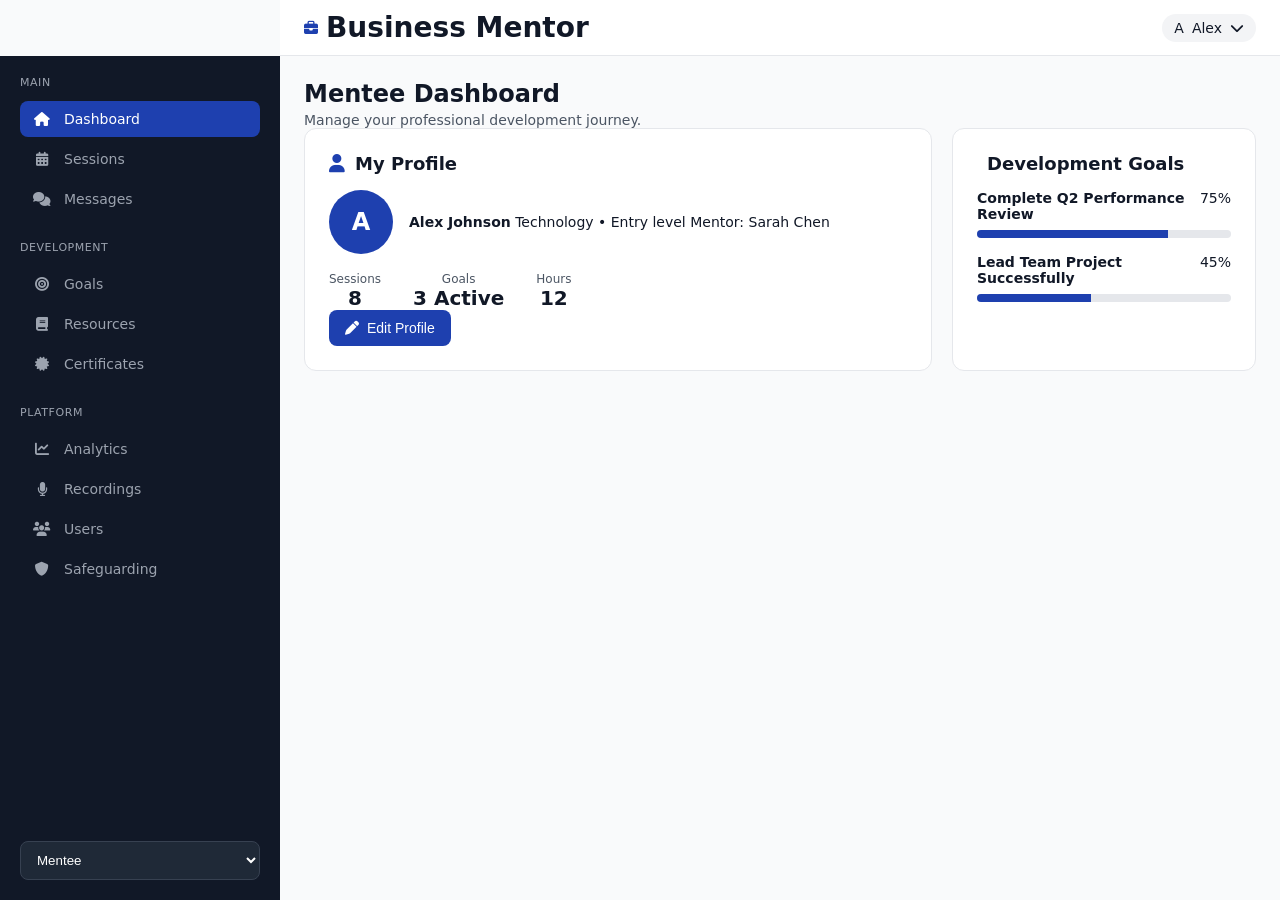
==== index.html @ 6dadcd10 "Business Mentorship Files Upload" ====
<!DOCTYPE html>
<html lang="en">
<head>
    <meta charset="UTF-8">
    <meta name="viewport" content="width=device-width, initial-scale=1.0">
    <title>Business Mentor - Professional Mentorship Platform</title>
    <link rel="stylesheet" href="https://cdnjs.cloudflare.com/ajax/libs/font-awesome/6.5.1/css/all.min.css">
    <link rel="stylesheet" href="style.css">
</head>
<body>
    <div class="app-shell">
        <!-- Header -->
        <header class="app-header">
            <div class="header-brand">
                <i class="fa-solid fa-briefcase"></i>
                <h1>Business Mentor</h1>
            </div>
            <div class="header-controls">
                <div class="user-chip" onclick="toggleUserMenu()">
                    <span class="user-avatar" id="headerAvatar">?</span>
                    <span id="headerName">Guest</span>
                    <i class="fa-solid fa-chevron-down"></i>
                </div>
                <div class="user-menu" id="userMenu">
                    <a href="#" onclick="openProfileModal()"><i class="fa-solid fa-user-gear"></i> Profile Settings</a>
                    <a href="login.html"><i class="fa-solid fa-right-to-bracket"></i> Switch User</a>
                </div>
            </div>
        </header>

        <!-- Sidebar -->
        <aside class="app-sidebar" id="sidebar">
            <nav class="sidebar-nav">
                <div class="nav-section">
                    <span class="nav-label">Main</span>
                    <a class="nav-link active" data-tab="overview" onclick="switchTab('overview')">
                        <i class="fa-solid fa-home"></i><span>Dashboard</span>
                    </a>
                    <a class="nav-link" data-tab="sessions" onclick="switchTab('sessions')">
                        <i class="fa-solid fa-calendar-days"></i><span>Sessions</span>
                    </a>
                    <a class="nav-link" data-tab="chat" onclick="switchTab('chat')">
                        <i class="fa-solid fa-comments"></i><span>Messages</span>
                    </a>
                </div>

                <div class="nav-section">
                    <span class="nav-label">Development</span>
                    <a class="nav-link" data-tab="goals" onclick="switchTab('goals')">
                        <i class="fa-solid fa-bullseye"></i><span>Goals</span>
                    </a>
                    <a class="nav-link" data-tab="resources" onclick="switchTab('resources')">
                        <i class="fa-solid fa-book"></i><span>Resources</span>
                    </a>
                    <a class="nav-link" data-tab="certificates" onclick="switchTab('certificates')">
                        <i class="fa-solid fa-certificate"></i><span>Certificates</span>
                    </a>
                </div>

                <div class="nav-section">
                    <span class="nav-label">Platform</span>
                    <a class="nav-link" data-tab="analytics" onclick="switchTab('analytics')">
                        <i class="fa-solid fa-chart-line"></i><span>Analytics</span>
                    </a>
                    <a class="nav-link" data-tab="recordings" onclick="switchTab('recordings')">
                        <i class="fa-solid fa-microphone"></i><span>Recordings</span>
                    </a>
                    <a class="nav-link" data-tab="users" onclick="switchTab('users')">
                        <i class="fa-solid fa-users"></i><span>Users</span>
                    </a>
                    <a class="nav-link" data-tab="safeguarding" onclick="switchTab('safeguarding')">
                        <i class="fa-solid fa-shield"></i><span>Safeguarding</span>
                    </a>
                </div>
            </nav>

            <div class="sidebar-footer">
                <select class="role-switcher" id="roleSwitcher" onchange="switchRole(this.value)">
                    <option value="mentee">Mentee</option>
                    <option value="mentor">Mentor</option>
                    <option value="admin">Admin</option>
                    <option value="wellbeing">Wellbeing</option>
                    <option value="supervisor">Supervisor</option>
                </select>
            </div>
        </aside>

        <!-- Main Content -->
        <main class="app-main">
            <div class="main-header">
                <h2 id="pageTitle">Mentee Dashboard</h2>
                <p id="pageDesc">Manage your professional development journey.</p>
            </div>

            <!-- Overview Panel -->
            <section id="panel-overview" class="tab-panel active">
                <div class="dashboard-grid" id="overviewGrid"></div>
            </section>

            <!-- Sessions Panel -->
            <section id="panel-sessions" class="tab-panel">
                <div class="content-card">
                    <h3 class="card-title"><i class="fa-solid fa-calendar-days"></i> Session Management</h3>
                    <p class="card-text">Manage your mentoring sessions and availability.</p>
                    <div id="sessionActions" class="actions-area" style="margin-bottom: 16px; display: flex; gap: 12px;">
                        <button class="btn btn-primary btn-sm" onclick="openNewSessionModal()"><i class="fa-solid fa-plus"></i> New Session</button>
                        <button class="btn btn-secondary btn-sm" onclick="alert('Syncing calendar...')"><i class="fa-solid fa-sync"></i> Sync Calendar</button>
                    </div>
                    
                    <table class="session-table" style="width: 100%; border-collapse: collapse;">
                        <thead>
                            <tr style="border-bottom: 2px solid var(--color-gray-200);">
                                <th style="text-align: left; padding: 8px;">Session</th>
                                <th style="text-align: left; padding: 8px;">Type</th>
                                <th style="text-align: left; padding: 8px;">Date/Time</th>
                                <th style="text-align: left; padding: 8px;">Status</th>
                                <th style="text-align: center; padding: 8px;">Actions</th>
                            </tr>
                        </thead>
                        <tbody id="sessionsList"></tbody>
                    </table>
                </div>
            </section>

            <!-- Chat Panel -->
            <section id="panel-chat" class="tab-panel">
                <div class="content-card chat-card">
                    <div class="chat-header" style="display: flex; justify-content: space-between; margin-bottom: 16px;">
                        <h3 class="card-title" style="margin: 0;"><i class="fa-solid fa-comments"></i> Secure Messages</h3>
                        <button class="btn btn-primary btn-sm" onclick="openGroupChat()"><i class="fa-solid fa-users"></i> New Group Chat</button>
                    </div>
                    <div class="chat-conversations" style="display: flex; gap: 12px; margin-bottom: 16px;">
                        <div class="content-card" style="flex: 1; max-width: 200px; padding: 12px; cursor: pointer;" onclick="selectConversation('Sarah Chen')">
                            <strong>Sarah Chen</strong>
                            <span class="badge badge-success" style="font-size: 10px;">Mentor</span>
                        </div>
                        <div class="content-card" style="flex: 1; max-width: 200px; padding: 12px; cursor: pointer;" onclick="selectConversation('Alex Morgan')">
                            <strong>Alex Morgan</strong>
                            <span class="badge badge-warning" style="font-size: 10px;">Mentee</span>
                        </div>
                    </div>
                    <div class="chat-messages" id="chatBox">
                        <div class="chat-empty">
                            <i class="fa-solid fa-shield"></i>
                            <p>Secure messaging enabled. External contacts are automatically redacted.</p>
                        </div>
                    </div>
                    <div class="chat-compose">
                        <input type="text" id="chatInput" placeholder="Type a message...">
                        <button class="btn btn-primary" id="sendChatBtn"><i class="fa-solid fa-paper-plane"></i></button>
                    </div>
                </div>
            </section>

            <!-- Goals Panel -->
            <section id="panel-goals" class="tab-panel">
                <div class="dashboard-grid">
                    <div class="content-card">
                        <h3 class="card-title"><i class="fa-solid fa-bullseye"></i> Goal Setting</h3>
                        <div id="goalInterface">
                            <div class="form-group">
                                <input type="text" id="newGoal" placeholder="Add a new goal...">
                                <button class="btn btn-primary btn-sm" onclick="addGoal()">Add Goal</button>
                            </div>
                        </div>
                    </div>
                    <div class="content-card">
                        <h3 class="card-title"><i class="fa-solid fa-chart-line"></i> Progress Tracking</h3>
                        <div id="performanceInterface">
                            <div class="progress-bar" style="margin-bottom: 12px;">
                                <div class="progress-fill" style="width: 68%"></div>
                            </div>
                            <span>Overall Completion: <strong>68%</strong></span>
                        </div>
                    </div>
                </div>
            </section>

            <!-- Resources Panel -->
            <section id="panel-resources" class="tab-panel">
                <div class="content-card">
                    <h3 class="card-title"><i class="fa-solid fa-book"></i> Learning Resources</h3>
                    <div id="resourceActions" style="margin-bottom: 16px; display: flex; gap: 12px;">
                        <button class="btn btn-primary btn-sm" onclick="uploadResource()"><i class="fa-solid fa-upload"></i> Upload Resource</button>
                        <input type="file" id="resourceFile" accept=".pdf,.doc,.docx,.txt" style="display: none;" onchange="handleResourceUpload(event)">
                    </div>
                    <div class="list-container" id="resourcesList"></div>
                </div>
            </section>

            <!-- Certificates Panel -->
            <section id="panel-certificates" class="tab-panel">
                <div class="content-card">
                    <h3 class="card-title"><i class="fa-solid fa-certificate"></i> Certificate Management</h3>
                    <div id="certActions" style="margin-bottom: 16px; display: flex; gap: 12px;">
                        <button class="btn btn-primary btn-sm" onclick="generateCertificate()"><i class="fa-solid fa-plus"></i> Generate Certificate</button>
                    </div>
                    <div class="list-container" id="certificatesList"></div>
                </div>
            </section>

            <!-- Recordings Panel -->
            <section id="panel-recordings" class="tab-panel">
                <div class="content-card">
                    <h3 class="card-title"><i class="fa-solid fa-microphone"></i> Audio Recordings</h3>
                    <div class="list-container" id="recordingsList"></div>
                </div>
            </section>

            <!-- Analytics Panel -->
            <section id="panel-analytics" class="tab-panel">
                <div class="dashboard-grid" id="analyticsGrid">
                    <div class="content-card">
                        <h3 class="card-title"><i class="fa-solid fa-chart-pie"></i> Performance Overview</h3>
                        <div class="stats-grid">
                            <div class="stat-item"><strong>89%</strong><span>Completion</span></div>
                            <div class="stat-item"><strong>42</strong><span>Sessions</span></div>
                            <div class="stat-item"><strong>12</strong><span>Hours</span></div>
                            <div class="stat-item"><strong>3</strong><span>Goals</span></div>
                        </div>
                    </div>
                    <div class="content-card">
                        <h3 class="card-title"><i class="fa-solid fa-chart-column"></i> Session Analytics</h3>
                        <div class="chart-area" id="sessionChart"></div>
                        <button class="btn btn-primary btn-block" onclick="alert('Exporting report...')">
                            <i class="fa-solid fa-download"></i> Export Report
                        </button>
                    </div>
                </div>
            </section>

            <!-- Users Panel -->
            <section id="panel-users" class="tab-panel">
                <div class="content-card">
                    <h3 class="card-title"><i class="fa-solid fa-users"></i> User Management</h3>
                    <div class="filter-bar">
                        <input type="text" placeholder="Search users..." id="userSearch">
                        <select id="userFilter">
                            <option>All Roles</option>
                            <option>Mentees</option>
                            <option>Mentors</option>
                        </select>
                    </div>
                    <div class="list-container" id="usersList"></div>
                </div>
            </section>

            <!-- Safeguarding Panel -->
            <section id="panel-safeguarding" class="tab-panel">
                <div class="content-card safeguarding-card">
                    <h3 class="card-title"><i class="fa-solid fa-shield"></i> Safeguarding Report</h3>
                    <p class="card-text">Submit concerns - immediate DSL notification triggered.</p>
                    <textarea id="safeguardingText" placeholder="Describe the concern in detail..."></textarea>
                    <button class="btn btn-danger" onclick="submitSafeguardingReport()">
                        <i class="fa-solid fa-paper-plane"></i> Submit Report
                    </button>
                </div>
                <div class="content-card" id="dslLogsCard" style="display: none;">
                    <h3 class="card-title alert"><i class="fa-solid fa-file-alt"></i> Audit Logs</h3>
                    <div class="list-container" id="dslAuditLogs"></div>
                </div>
            </section>
        </main>
    </div>

    <!-- Profile Modal -->
    <div id="profileModal" class="modal" onclick="if(event.target===this) closeProfileModal()">
        <div class="modal-box">
            <div class="modal-header">
                <h3><i class="fa-solid fa-user-gear"></i> Profile Settings</h3>
                <button class="modal-close" onclick="closeProfileModal()">&times;</button>
            </div>
            <form id="profileForm">
                <div class="avatar-editor">
                    <div class="avatar-preview" id="avatarPreview">?</div>
                    <label class="avatar-upload">
                        <i class="fa-solid fa-camera"></i> Change Photo
                        <input type="file" accept="image/*" onchange="previewAvatar(event)">
                    </label>
                </div>
                <div class="form-grid">
                    <div class="form-field">
                        <label>Full Name</label>
                        <input type="text" id="profileName" required>
                    </div>
                    <div class="form-field">
                        <label>Email Address</label>
                        <input type="email" id="profileEmail" required>
                    </div>
                    <div class="form-field">
                        <label>Phone Number</label>
                        <input type="tel" id="profilePhone" placeholder="+1 (555) 123-4567">
                    </div>
                    <div class="form-field">
                        <label>Industry</label>
                        <select id="profileIndustry">
                            <option>Technology</option>
                            <option>Marketing</option>
                            <option>Finance</option>
                            <option>Healthcare</option>
                            <option>Operations</option>
                        </select>
                    </div>
                </div>
                <div class="form-section">
                    <label>Notification Preferences</label>
                    <div class="checkbox-list">
                        <label><input type="checkbox" id="notifyInApp"> In-app</label>
                        <label><input type="checkbox" id="notifyEmail"> Email</label>
                        <label><input type="checkbox" id="notifySms"> SMS</label>
                    </div>
                </div>
                <div class="modal-actions">
                    <button type="button" class="btn btn-secondary" onclick="closeProfileModal()">Cancel</button>
                    <button type="submit" class="btn btn-primary">Save Changes</button>
                </div>
            </form>
        </div>
    </div>

    <script src="app.js"></script>
</body>
</html>
---- style.css ----
﻿/* Business Mentor - Professional Business Mentorship Platform */

:root {
    --color-primary: #1e40af;
    --color-primary-dark: #1e3a8a;
    --color-success: #059669;
    --color-danger: #dc2626;
    --color-warning: #d97706;
    --color-gray-50: #f9fafb;
    --color-gray-100: #f3f4f6;
    --color-gray-200: #e5e7eb;
    --color-gray-300: #d1d5db;
    --color-gray-400: #9ca3af;
    --color-gray-600: #4b5563;
    --color-gray-800: #1f2937;
    --color-gray-900: #111827;
    --radius: 8px;
    --radius-lg: 12px;
    --shadow-sm: 0 1px 2px 0 rgb(0 0 0 / 0.05);
    --shadow-md: 0 4px 6px -1px rgb(0 0 0 / 0.1), 0 2px 4px -2px rgb(0 0 0 / 0.1);
    --shadow-lg: 0 10px 15px -3px rgb(0 0 0 / 0.1), 0 4px 6px -4px rgb(0 0 0 / 0.1);
}

* {
    box-sizing: border-box;
}

body {
    margin: 0;
    font-family: Inter, system-ui, -apple-system, BlinkMacSystemFont, "Segoe UI", Roboto, sans-serif;
    background: var(--color-gray-50);
    color: var(--color-gray-900);
    font-size: 14px;
}

a {
    color: inherit;
    text-decoration: none;
}

/* Header */
.app-header {
    position: fixed;
    top: 0;
    left: 280px;
    right: 0;
    height: 56px;
    background: white;
    border-bottom: 1px solid var(--color-gray-200);
    display: flex;
    justify-content: space-between;
    align-items: center;
    padding: 0 24px;
    z-index: 100;
}

.header-brand {
    display: flex;
    align-items: center;
    gap: 8px;
    font-weight: 600;
}

.header-brand i {
    color: var(--color-primary);
}

.header-controls {
    position: relative;
}

.user-chip {
    display: flex;
    align-items: center;
    gap: 8px;
    padding: 6px 12px;
    background: var(--color-gray-100);
    border-radius: 999px;
    cursor: pointer;
}

.user-menu {
    position: absolute;
    top: 120%;
    right: 0;
    background: white;
    border: 1px solid var(--color-gray-200);
    border-radius: var(--radius);
    box-shadow: var(--shadow-lg);
    min-width: 180px;
    display: none;
    z-index: 10;
}

.user-menu a {
    display: flex;
    align-items: center;
    gap: 8px;
    padding: 10px 16px;
}

.user-menu a:hover {
    background: var(--color-gray-50);
}

/* App Shell */
.app-shell {
    display: flex;
    min-height: 100vh;
    padding-top: 56px;
}

/* Sidebar */
.app-sidebar {
    position: fixed;
    top: 56px;
    left: 0;
    width: 280px;
    bottom: 0;
    background: var(--color-gray-900);
    color: white;
    padding: 20px;
    display: flex;
    flex-direction: column;
    gap: 24px;
    overflow-y: auto;
}

.sidebar-nav {
    flex: 1;
}

.nav-section {
    margin-bottom: 24px;
}

.nav-label {
    font-size: 11px;
    text-transform: uppercase;
    letter-spacing: 0.05em;
    color: var(--color-gray-400);
    margin-bottom: 12px;
    display: block;
}

.nav-link {
    display: flex;
    align-items: center;
    gap: 12px;
    padding: 10px 12px;
    border-radius: var(--radius);
    color: var(--color-gray-400);
    cursor: pointer;
    margin-bottom: 4px;
}

.nav-link:hover,
.nav-link.active {
    background: var(--color-primary);
    color: white;
}

.nav-link i {
    width: 20px;
    text-align: center;
}

.sidebar-footer {
    margin-top: auto;
}

.role-switcher {
    width: 100%;
    padding: 10px 12px;
    border-radius: var(--radius);
    border: 1px solid #374151;
    background: var(--color-gray-800);
    color: white;
    cursor: pointer;
}

/* Main Content */
.app-main {
    flex: 1;
    margin-left: 280px;
    padding: 24px;
}

.main-header h2 {
    margin: 0 0 4px;
    font-size: 24px;
}

.main-header p {
    margin: 0;
    color: var(--color-gray-600);
}

.tab-panel {
    display: none;
}

.tab-panel.active {
    display: block;
}

.content-card {
    background: white;
    border-radius: var(--radius-lg);
    padding: 24px;
    border: 1px solid var(--color-gray-200);
    margin-bottom: 24px;
}

.card-title {
    display: flex;
    align-items: center;
    gap: 10px;
    margin: 0 0 16px;
    font-size: 18px;
    font-weight: 600;
}

.card-title i {
    color: var(--color-primary);
}

.card-text {
    color: var(--color-gray-600);
    margin-bottom: 16px;
}

.dashboard-grid {
    display: grid;
    grid-template-columns: repeat(auto-fit, minmax(280px, 1fr));
    gap: 20px;
}

/* Profile Overview */
.profile-card {
    grid-column: span 2;
}

.profile-head {
    display: flex;
    align-items: center;
    gap: 16px;
    margin-bottom: 16px;
}

.profile-avatar {
    width: 64px;
    height: 64px;
    background: var(--color-primary);
    border-radius: 50%;
    display: flex;
    align-items: center;
    justify-content: center;
    font-size: 24px;
    font-weight: 600;
    color: white;
}

.profile-stats {
    display: flex;
    gap: 32px;
}

.profile-stats div {
    text-align: center;
}

.profile-stats div span {
    font-size: 12px;
    color: var(--color-gray-600);
}

.profile-stats div strong {
    display: block;
    font-size: 20px;
}

/* Stats */
.stats-grid {
    display: grid;
    grid-template-columns: repeat(4, 1fr);
    gap: 12px;
}

.stat-item {
    background: var(--color-gray-50);
    padding: 16px;
    border-radius: var(--radius);
    text-align: center;
}

.stat-item strong {
    display: block;
    font-size: 24px;
    font-weight: 600;
}

.stat-item span {
    font-size: 11px;
    color: var(--color-gray-600);
    text-transform: uppercase;
}

/* Buttons */
.btn {
    display: inline-flex;
    align-items: center;
    justify-content: center;
    gap: 8px;
    padding: 10px 16px;
    border-radius: var(--radius);
    border: none;
    font-weight: 500;
    cursor: pointer;
    font-size: 14px;
}

.btn:hover {
    opacity: 0.9;
}

.btn-primary {
    background: var(--color-primary);
    color: white;
}

.btn-secondary {
    background: var(--color-gray-200);
    color: var(--color-gray-800);
}

.btn-success {
    background: var(--color-success);
    color: white;
}

.btn-danger {
    background: var(--color-danger);
    color: white;
}

.btn-block {
    width: 100%;
}

.btn-sm {
    padding: 6px 12px;
    font-size: 13px;
}

/* Lists */
.list-container {
    margin-top: 16px;
}

.list-item {
    display: flex;
    justify-content: space-between;
    align-items: center;
    padding: 12px 0;
    border-bottom: 1px solid var(--color-gray-200);
}

.list-item:last-child {
    border-bottom: none;
}

.list-item div strong {
    display: block;
}

.list-item div span {
    font-size: 13px;
    color: var(--color-gray-600);
}

/* Forms */
.form-grid {
    display: grid;
    grid-template-columns: 1fr 1fr;
    gap: 16px;
}

.form-field {
    display: flex;
    flex-direction: column;
    gap: 6px;
}

.form-field label {
    font-size: 13px;
    font-weight: 500;
}

.form-field input,
.form-field select,
.form-field textarea {
    padding: 10px 12px;
    border: 1px solid var(--color-gray-300);
    border-radius: var(--radius);
    font-size: 14px;
}

.form-section {
    margin: 20px 0;
}

.checkbox-list {
    display: flex;
    flex-direction: column;
    gap: 8px;
    margin-top: 8px;
}

.checkbox-list label {
    display: flex;
    align-items: center;
    gap: 8px;
    font-size: 14px;
}

.filter-bar {
    display: flex;
    gap: 12px;
    margin-bottom: 16px;
}

.filter-bar input {
    flex: 1;
    padding: 10px 12px;
    border: 1px solid var(--color-gray-300);
    border-radius: var(--radius);
}

.filter-bar select {
    padding: 10px 12px;
    border: 1px solid var(--color-gray-300);
    border-radius: var(--radius);
}

/* Chat */
.chat-card {
    display: flex;
    flex-direction: column;
    height: 500px;
}

.chat-messages {
    flex: 1;
    background: var(--color-gray-50);
    border-radius: var(--radius);
    padding: 16px;
    margin-bottom: 16px;
    overflow-y: auto;
}

.chat-empty {
    display: flex;
    flex-direction: column;
    align-items: center;
    justify-content: center;
    height: 100%;
    color: var(--color-gray-600);
}

.chat-compose {
    display: flex;
    gap: 8px;
}

.chat-compose input {
    flex: 1;
    padding: 10px 12px;
    border: 1px solid var(--color-gray-300);
    border-radius: var(--radius);
}

/* Safeguarding */
.safeguarding-card {
    background: #fef2f2;
    border-left: 4px solid var(--color-danger);
}

.safeguarding-card .card-title {
    color: var(--color-danger);
}

#safeguardingText {
    width: 100%;
    min-height: 120px;
    padding: 12px;
    border: 1px solid #fecaca;
    border-radius: var(--radius);
    background: white;
    margin-bottom: 16px;
    resize: vertical;
}

/* Modal */
.modal {
    position: fixed;
    top: 0;
    left: 0;
    right: 0;
    bottom: 0;
    background: rgba(0, 0, 0, 0.5);
    display: none;
    align-items: center;
    justify-content: center;
    z-index: 200;
}

.modal.active {
    display: flex;
}

.modal-box {
    background: white;
    border-radius: var(--radius-lg);
    width: 90%;
    max-width: 500px;
    max-height: 85vh;
    overflow-y: auto;
    padding: 24px;
}

.modal-header {
    display: flex;
    justify-content: space-between;
    align-items: center;
    margin-bottom: 20px;
}

.modal-header h3 {
    margin: 0;
    display: flex;
    align-items: center;
    gap: 8px;
}

.modal-close {
    background: none;
    border: none;
    font-size: 24px;
    cursor: pointer;
    color: var(--color-gray-600);
}

.avatar-editor {
    text-align: center;
    margin-bottom: 24px;
}

.avatar-preview {
    width: 80px;
    height: 80px;
    background: var(--color-primary);
    border-radius: 50%;
    margin: 0 auto 12px;
    display: flex;
    align-items: center;
    justify-content: center;
    font-size: 28px;
    font-weight: 600;
    color: white;
}

.avatar-upload {
    display: inline-flex;
    align-items: center;
    gap: 6px;
    color: var(--color-primary);
    cursor: pointer;
    font-size: 14px;
}

.avatar-upload input {
    display: none;
}

.modal-actions {
    display: flex;
    gap: 12px;
    justify-content: flex-end;
    margin-top: 24px;
}

/* Goals */
.goal-item {
    margin-bottom: 16px;
}

.goal-header {
    display: flex;
    justify-content: space-between;
    margin-bottom: 8px;
}

.progress-bar {
    height: 8px;
    background: var(--color-gray-200);
    border-radius: 4px;
    overflow: hidden;
}

.progress-fill {
    height: 100%;
    background: var(--color-primary);
}

/* Auth Pages */
.auth-page {
    min-height: 100vh;
    display: flex;
    align-items: center;
    justify-content: center;
    background: var(--color-gray-50);
    padding: 20px;
}

.auth-card {
    background: white;
    border-radius: var(--radius-lg);
    padding: 32px;
    border: 1px solid var(--color-gray-200);
    width: 100%;
    max-width: 400px;
}

.auth-header {
    text-align: center;
    margin-bottom: 24px;
}

.auth-header h1 {
    margin: 12px 0 4px;
    font-size: 24px;
}

.auth-subtext {
    color: var(--color-gray-600);
    margin: 0;
}

.brand {
    display: inline-flex;
    align-items: center;
    gap: 8px;
    color: var(--color-primary);
    font-weight: 600;
    font-size: 18px;
}

.auth-form {
    display: flex;
    flex-direction: column;
    gap: 16px;
}

.form-group {
    display: flex;
    flex-direction: column;
    gap: 6px;
}

.form-group label {
    font-size: 13px;
    font-weight: 500;
}

.form-group input,
.form-group select {
    padding: 10px 12px;
    border: 1px solid var(--color-gray-300);
    border-radius: var(--radius);
    font-size: 14px;
}

.auth-footer {
    margin-top: 24px;
    text-align: center;
}

.btn-login {
    background: var(--color-gray-100);
    color: var(--color-gray-800);
}

/* Chat Wrapper */
.chat-wrapper {
    background: white;
    border-radius: var(--radius-lg);
    padding: 24px;
    border: 1px solid var(--color-gray-200);
    width: 100%;
    max-width: 600px;
}

.chat-input-area {
    display: flex;
    gap: 8px;
}

.chat-input-area input {
    flex: 1;
    padding: 10px 12px;
    border: 1px solid var(--color-gray-300);
    border-radius: var(--radius);
}

.chat-message {
    background: var(--color-primary);
    color: white;
    padding: 10px 14px;
    border-radius: var(--radius);
    margin-bottom: 10px;
    margin-left: auto;
    max-width: 80%;
}

.session-row {
    background: var(--color-gray-100);
    padding: 10px 14px;
    border-radius: var(--radius);
    margin-bottom: 10px;
    max-width: 80%;
}

/* Charts */
.chart-area {
    height: 120px;
    display: flex;
    align-items: flex-end;
    justify-content: center;
    gap: 12px;
    margin-bottom: 16px;
}

.bar {
    width: 32px;
    background: var(--color-primary);
    border-radius: 4px 4px 0 0;
}

.bar span {
    font-size: 10px;
    text-align: center;
    display: block;
    color: var(--color-gray-600);
}

/* Badges */
.badge {
    padding: 4px 12px;
    border-radius: 999px;
    font-size: 12px;
}

.badge-success { background: #dcfce7; color: #166534; }
.badge-warning { background: #fef3c7; color: #92400e; }
.badge-default { background: var(--color-gray-100); color: var(--color-gray-800); }

.card {
    background: white;
    border-radius: var(--radius-lg);
    border: 1px solid var(--color-gray-200);
}

/* Responsive */
@media (max-width: 1024px) {
    .app-header {
        left: 0;
    }
    .app-sidebar {
        display: none;
    }
    .app-main {
        margin-left: 0;
    }
    .profile-card {
        grid-column: span 1;
    }
    .stats-grid {
        grid-template-columns: repeat(2, 1fr);
    }
}

@media (max-width: 768px) {
    .form-grid {
        grid-template-columns: 1fr;
    }
    .dashboard-grid {
        grid-template-columns: 1fr;
    }
}
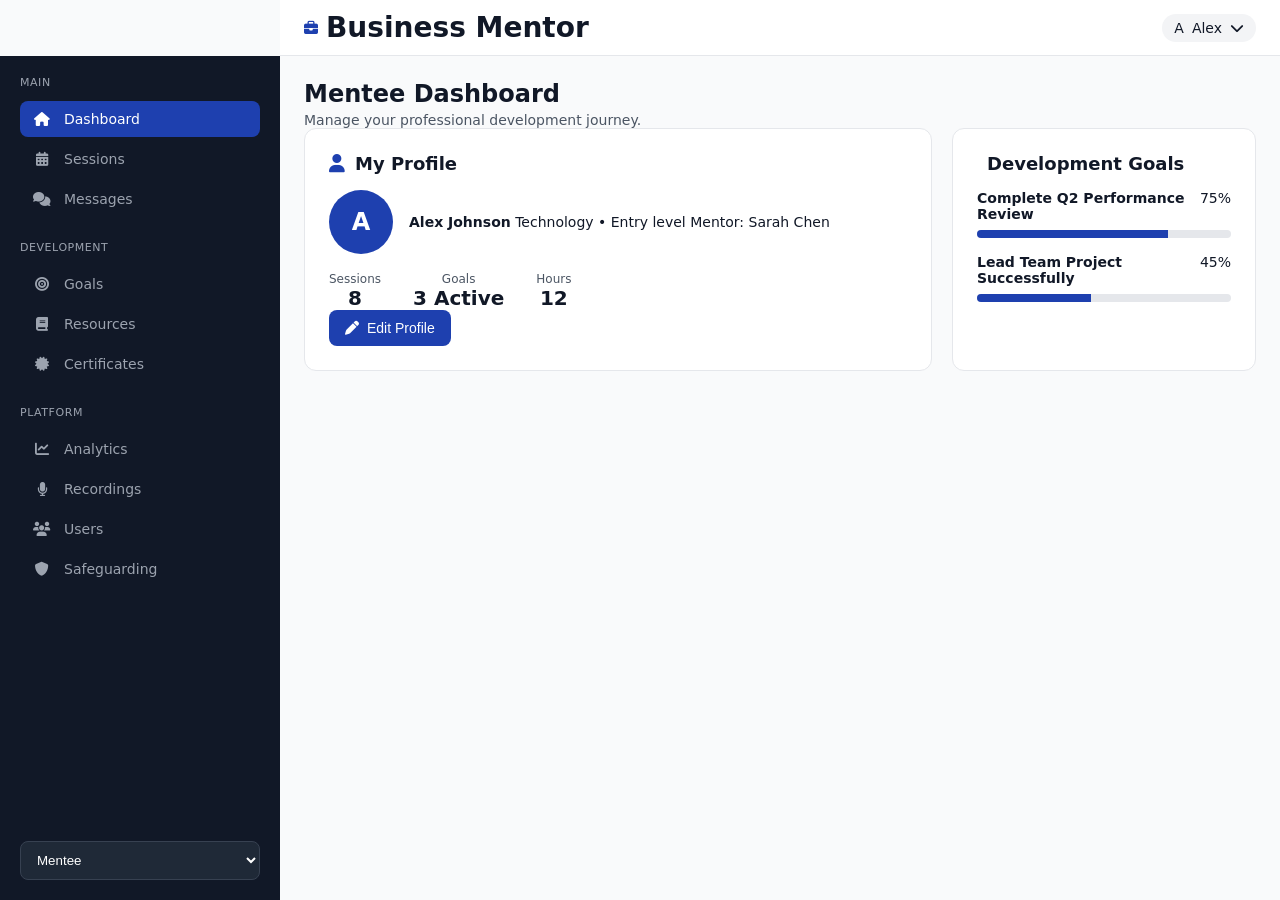
==== commit 294f320d: "Refactor chat conversation elements for clarity" ====
--- a/index.html
+++ b/index.html
@@ -11,6 +11,9 @@
     <div class="app-shell">
         <!-- Header -->
         <header class="app-header">
+            <button class="btn btn-login" id="mobileMenuBtn" onclick="toggleMobileMenu()">
+                <i class="fa-solid fa-bars"></i>
+            </button>
             <div class="header-brand">
                 <i class="fa-solid fa-briefcase"></i>
                 <h1>Business Mentor</h1>
@@ -30,6 +33,7 @@
 
         <!-- Sidebar -->
         <aside class="app-sidebar" id="sidebar">
+            <button class="modal-close" onclick="toggleMobileMenu()" style="margin-bottom: 12px; display: none;"><i class="fa-solid fa-xmark"></i></button>
             <nav class="sidebar-nav">
                 <div class="nav-section">
                     <span class="nav-label">Main</span>
@@ -129,12 +133,12 @@
                         <h3 class="card-title" style="margin: 0;"><i class="fa-solid fa-comments"></i> Secure Messages</h3>
                         <button class="btn btn-primary btn-sm" onclick="openGroupChat()"><i class="fa-solid fa-users"></i> New Group Chat</button>
                     </div>
-                    <div class="chat-conversations" style="display: flex; gap: 12px; margin-bottom: 16px;">
-                        <div class="content-card" style="flex: 1; max-width: 200px; padding: 12px; cursor: pointer;" onclick="selectConversation('Sarah Chen')">
+                    <div class="chat-conversations" style="display: flex; gap: 12px; margin-bottom: 16px; flex-wrap: wrap;">
+                        <div class="content-card conv-item" data-conv="Sarah Chen" style="flex: 1; min-width: 150px; max-width: 200px; padding: 12px; cursor: pointer; background: var(--color-gray-50);" onclick="switchConversation('Sarah Chen')">
                             <strong>Sarah Chen</strong>
                             <span class="badge badge-success" style="font-size: 10px;">Mentor</span>
                         </div>
-                        <div class="content-card" style="flex: 1; max-width: 200px; padding: 12px; cursor: pointer;" onclick="selectConversation('Alex Morgan')">
+                        <div class="content-card conv-item" data-conv="Alex Morgan" style="flex: 1; min-width: 150px; max-width: 200px; padding: 12px; cursor: pointer; background: var(--color-gray-50);" onclick="switchConversation('Alex Morgan')">
                             <strong>Alex Morgan</strong>
                             <span class="badge badge-warning" style="font-size: 10px;">Mentee</span>
                         </div>
@@ -320,4 +324,4 @@
 
     <script src="app.js"></script>
 </body>
-</html>+</html>
--- a/style.css
+++ b/style.css
@@ -1,4 +1,4 @@
-﻿/* Business Mentor - Professional Business Mentorship Platform */
+/* Business Mentor - Professional Business Mentorship Platform */
 
 :root {
     --color-primary: #1e40af;
@@ -42,7 +42,7 @@
 .app-header {
     position: fixed;
     top: 0;
-    left: 280px;
+    left: 0;
     right: 0;
     height: 56px;
     background: white;
@@ -66,7 +66,13 @@
 }
 
 .header-controls {
-    position: relative;
+    display: flex;
+    align-items: center;
+    gap: 12px;
+}
+
+#mobileMenuBtn {
+    display: none;
 }
 
 .user-chip {
@@ -772,13 +778,31 @@
 }
 
 /* Responsive */
-@media (max-width: 1024px) {
+@media (min-width: 1024px) {
+    .app-header {
+        left: 280px;
+    }
+    .app-sidebar {
+        display: flex;
+    }
+}
+
+@media (max-width: 1023px) {
     .app-header {
         left: 0;
     }
     .app-sidebar {
         display: none;
     }
+    .app-sidebar.mobile-open {
+        display: flex;
+        position: fixed;
+        top: 56px;
+        left: 0;
+        width: 280px;
+        bottom: 0;
+        z-index: 150;
+    }
     .app-main {
         margin-left: 0;
     }
@@ -787,6 +811,9 @@
     }
     .stats-grid {
         grid-template-columns: repeat(2, 1fr);
+    }
+    #mobileMenuBtn {
+        display: inline-flex !important;
     }
 }
 
@@ -797,4 +824,8 @@
     .dashboard-grid {
         grid-template-columns: 1fr;
     }
-}+}
+
+.app-sidebar.mobile-open .modal-close {
+    display: block !important;
+}
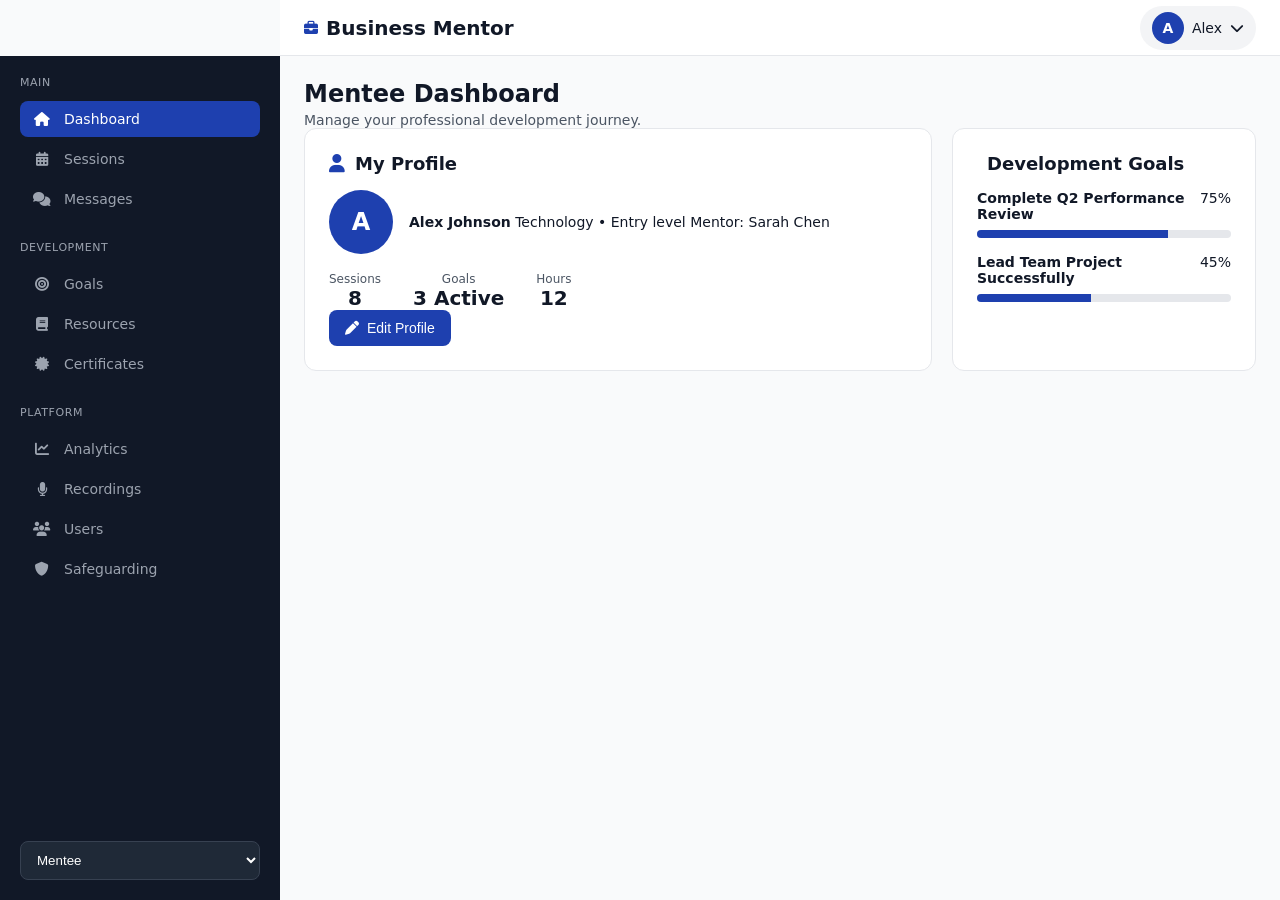
==== commit c5cd7755: "Add chat conversation divs for Sarah and Alex Added additional chat conversation divs for Sarah and " ====
--- a/index.html
+++ b/index.html
@@ -148,6 +148,9 @@
                             <i class="fa-solid fa-shield"></i>
                             <p>Secure messaging enabled. External contacts are automatically redacted.</p>
                         </div>
+                        <div id="chatSarah" class="chat-conversation" style="display: none;"></div>
+                        <div id="chatAlex" class="chat-conversation" style="display: none;"></div>
+                        <div id="chatDefault" class="chat-current"></div>
                     </div>
                     <div class="chat-compose">
                         <input type="text" id="chatInput" placeholder="Type a message...">
--- a/style.css
+++ b/style.css
@@ -65,6 +65,17 @@
     color: var(--color-primary);
 }
 
+.header-brand h1 {
+    margin: 0;
+    font-size: 20px;
+}
+
+@media (max-width: 768px) {
+    .header-brand h1 {
+        font-size: 16px;
+    }
+}
+
 .header-controls {
     display: flex;
     align-items: center;
@@ -73,6 +84,12 @@
 
 #mobileMenuBtn {
     display: none;
+}
+
+@media (max-width: 1023px) {
+    #mobileMenuBtn {
+        display: inline-flex !important;
+    }
 }
 
 .user-chip {
@@ -83,6 +100,28 @@
     background: var(--color-gray-100);
     border-radius: 999px;
     cursor: pointer;
+}
+
+.user-avatar {
+    width: 32px;
+    height: 32px;
+    background: var(--color-primary);
+    border-radius: 50%;
+    display: flex;
+    align-items: center;
+    justify-content: center;
+    font-size: 14px;
+    font-weight: 600;
+    color: white;
+    flex-shrink: 0;
+}
+
+@media (max-width: 768px) {
+    .user-avatar {
+        width: 28px;
+        height: 28px;
+        font-size: 12px;
+    }
 }
 
 .user-menu {
@@ -257,6 +296,8 @@
 .profile-avatar {
     width: 64px;
     height: 64px;
+    min-width: 64px;
+    min-height: 64px;
     background: var(--color-primary);
     border-radius: 50%;
     display: flex;
@@ -265,6 +306,16 @@
     font-size: 24px;
     font-weight: 600;
     color: white;
+}
+
+@media (max-width: 768px) {
+    .profile-avatar {
+        width: 56px;
+        height: 56px;
+        min-width: 56px;
+        min-height: 56px;
+        font-size: 20px;
+    }
 }
 
 .profile-stats {
@@ -803,6 +854,16 @@
         bottom: 0;
         z-index: 150;
     }
+    .app-sidebar.mobile-open::before {
+        content: '';
+        position: fixed;
+        top: 0;
+        left: 0;
+        right: 0;
+        bottom: 0;
+        background: rgba(0,0,0,0.5);
+        z-index: -1;
+    }
     .app-main {
         margin-left: 0;
     }
